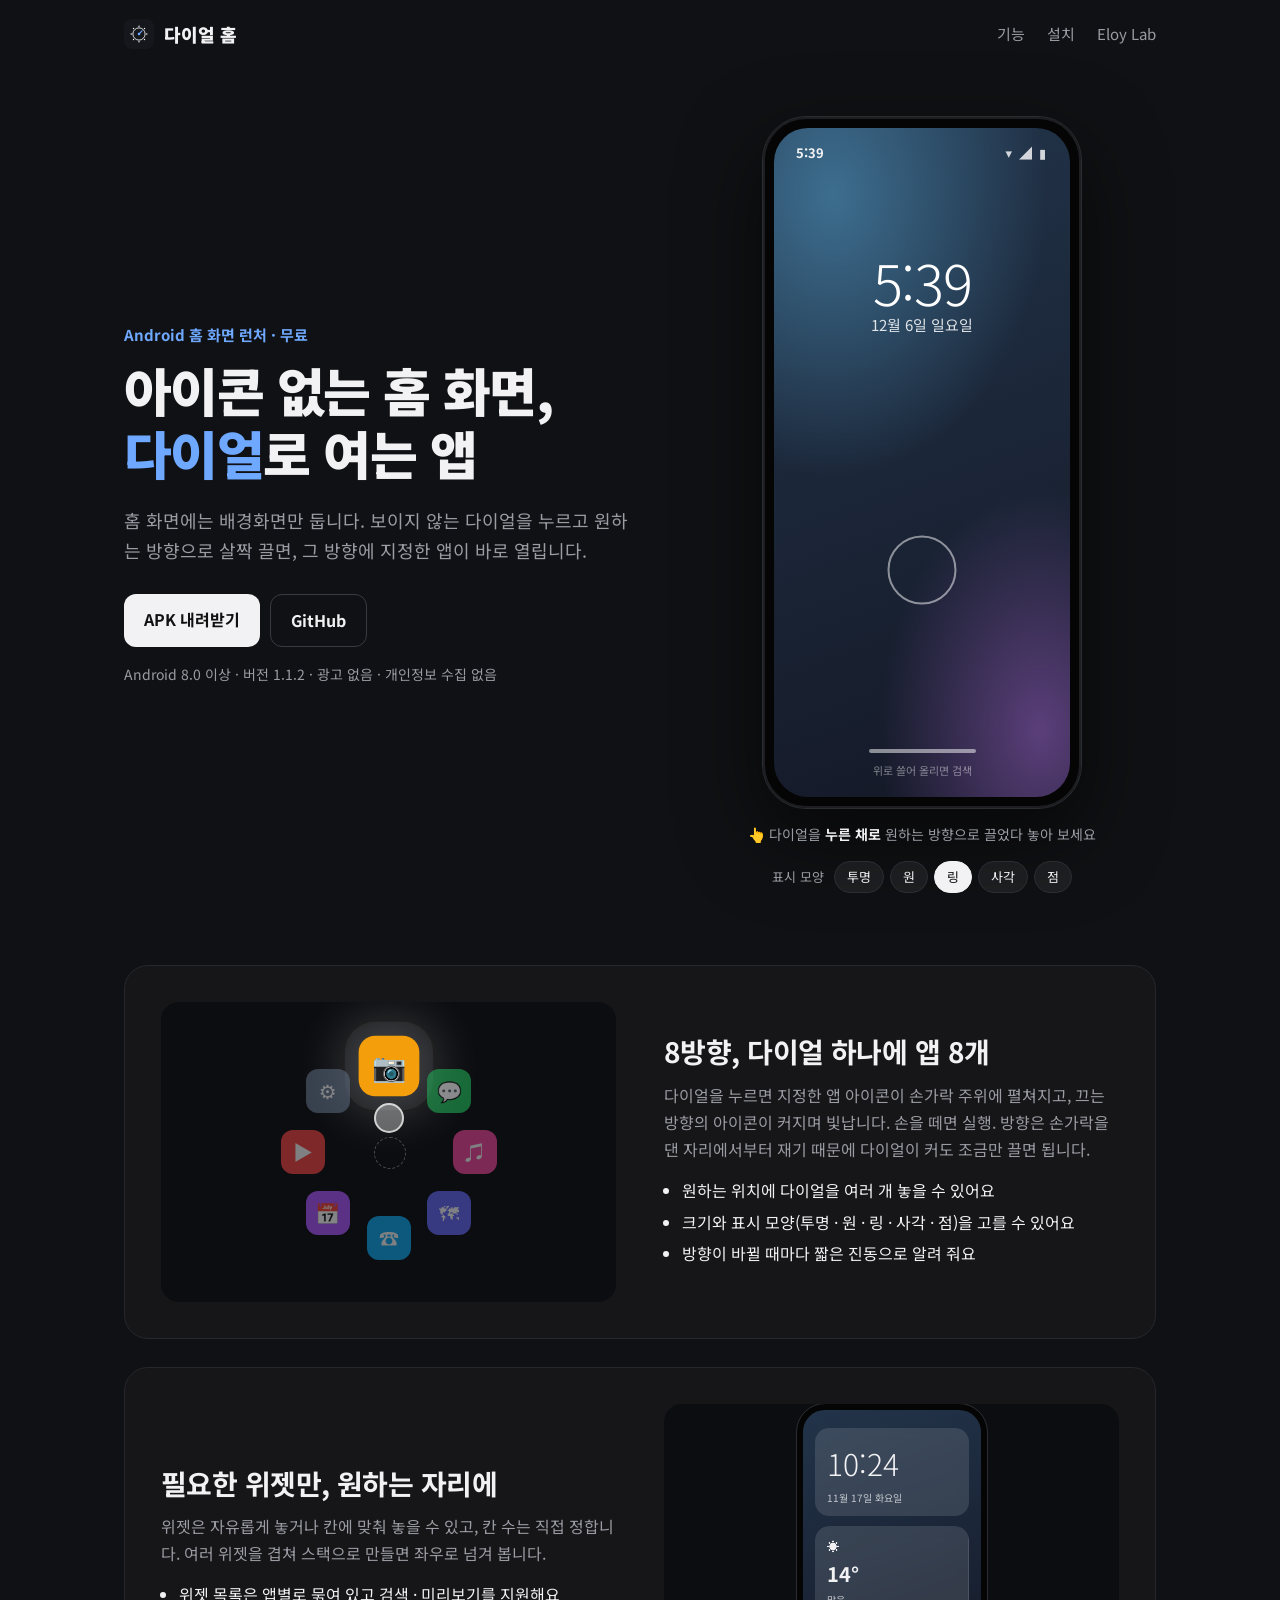
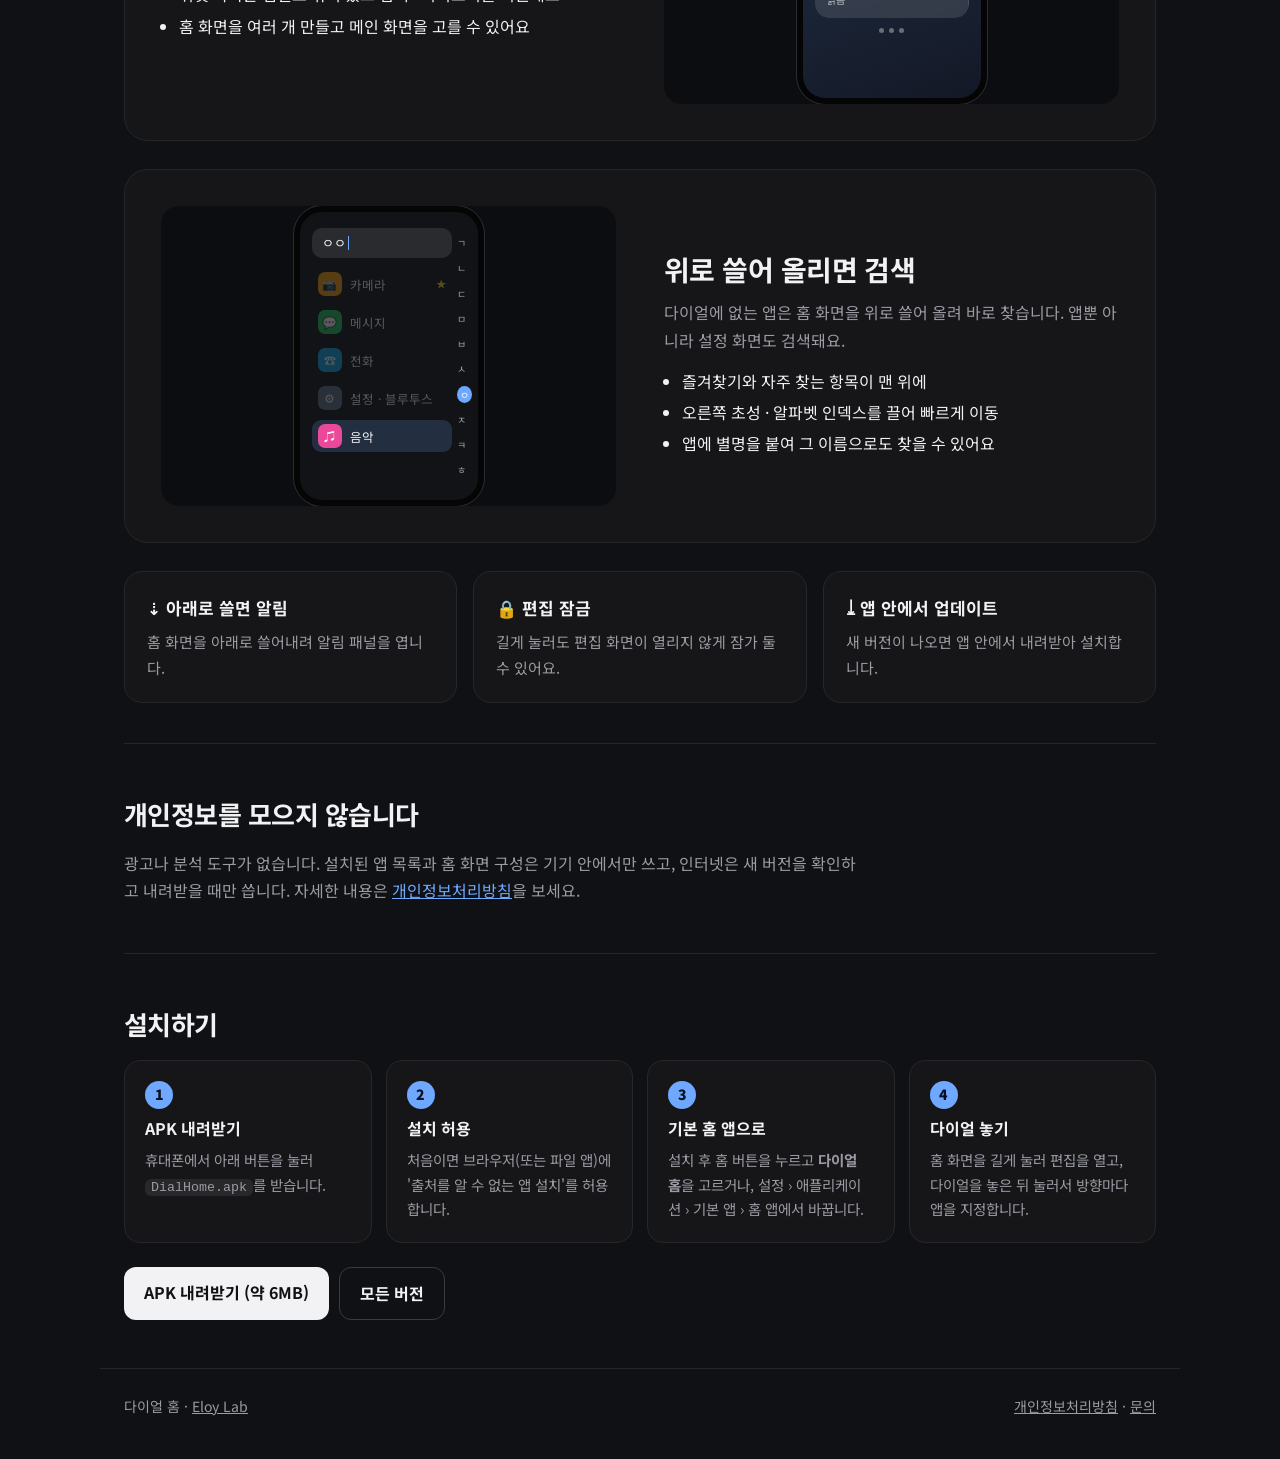
==== dial-home/index.html @ 804211f8 "다이얼 홈 소개 페이지 추가 (직접 눌러 보는 다이얼 데모, 설치 안내, 개인정보처리방침) Co-Authored-By: Claude Opus 5.5 <noreply@anthropi" ====
<!doctype html>
<html lang="ko">
<head>
  <meta charset="utf-8">
  <meta name="viewport" content="width=device-width, initial-scale=1">
  <title>다이얼 홈 — 아이콘 없는 홈 화면, 다이얼로 여는 앱</title>
  <meta name="description" content="다이얼 홈은 배경화면만 보이는 깔끔한 안드로이드 홈 화면 런처입니다. 보이지 않는 다이얼을 누르고 8방향 중 한쪽으로 끌면 그 방향의 앱이 실행됩니다. 무료, 개인정보 수집 없음.">
  <link rel="canonical" href="https://eloylab.it/dial-home/">
  <meta property="og:type" content="website">
  <meta property="og:site_name" content="Eloy Lab">
  <meta property="og:title" content="다이얼 홈 — 아이콘 없는 홈 화면, 다이얼로 여는 앱">
  <meta property="og:description" content="보이지 않는 다이얼을 누르고 끌면 그 방향의 앱이 열리는 안드로이드 런처">
  <meta property="og:url" content="https://eloylab.it/dial-home/">
  <meta property="og:image" content="https://eloylab.it/dial-home/og.png">
  <meta name="twitter:card" content="summary_large_image">
  <meta name="theme-color" content="#101114">
  <link rel="icon" href="icon.svg" type="image/svg+xml">
  <link rel="preconnect" href="https://fonts.googleapis.com">
  <link rel="preconnect" href="https://fonts.gstatic.com" crossorigin>
  <link href="https://fonts.googleapis.com/css2?family=Noto+Sans+KR:wght@400;500;700;900&display=swap" rel="stylesheet">
  <link rel="stylesheet" href="dial.css?v=1">
  <script src="../analytics.js" defer></script>
  <script src="dial.js?v=2" defer></script>
</head>
<body>
  <header class="top">
    <a class="brand" href="./"><img src="icon.svg" alt="" width="30" height="30">다이얼 홈</a>
    <nav>
      <a href="#features">기능</a>
      <a href="#install">설치</a>
      <a href="../">Eloy Lab</a>
    </nav>
  </header>

  <main>
    <section class="hero">
      <div class="hero-copy">
        <p class="eyebrow">Android 홈 화면 런처 · 무료</p>
        <h1>아이콘 없는 홈 화면,<br><span>다이얼</span>로 여는 앱</h1>
        <p class="lead">홈 화면에는 배경화면만 둡니다. 보이지 않는 다이얼을 누르고 원하는 방향으로 살짝 끌면, 그 방향에 지정한 앱이 바로 열립니다.</p>
        <div class="ctas">
          <a class="btn" href="https://github.com/EloyYang/dial-home/releases/latest/download/DialHome.apk" data-track="apk_download">APK 내려받기</a>
          <a class="btn ghost" href="https://github.com/EloyYang/dial-home" rel="noopener">GitHub</a>
        </div>
        <p class="note">Android 8.0 이상 · 버전 1.1.2 · 광고 없음 · 개인정보 수집 없음</p>
      </div>

      <div class="hero-demo">
        <div class="phone" id="phone">
          <div class="screen" id="screen">
            <div class="status"><span id="clock">10:24</span><span class="sys">▾ ◢ ▮</span></div>
            <div class="date" id="date"></div>
            <div class="dial-marker ring" id="marker" data-x="0.5" data-y="0.66"></div>
            <div class="ring-icons" id="ring" aria-hidden="true"></div>
            <div class="finger" id="finger"></div>
            <div class="launch" id="launch"><div class="launch-icon"></div><b></b><small>실행됨</small></div>
            <div class="swipe-hint">위로 쓸어 올리면 검색</div>
          </div>
        </div>
        <p class="try" id="try">👆 다이얼을 <b>누른 채로</b> 원하는 방향으로 끌었다 놓아 보세요</p>
        <div class="shapes" role="radiogroup" aria-label="다이얼 표시 모양">
          <span>표시 모양</span>
          <button data-shape="none">투명</button>
          <button data-shape="circle">원</button>
          <button data-shape="ring" class="on">링</button>
          <button data-shape="square">사각</button>
          <button data-shape="dot">점</button>
        </div>
      </div>
    </section>

    <section id="features" class="features">
      <article class="feat">
        <div class="feat-art art-dirs" aria-hidden="true">
          <div class="dirs"><i></i><i></i><i></i><i></i><i></i><i></i><i></i><i></i><b></b></div>
        </div>
        <div class="feat-copy">
          <h2>8방향, 다이얼 하나에 앱 8개</h2>
          <p>다이얼을 누르면 지정한 앱 아이콘이 손가락 주위에 펼쳐지고, 끄는 방향의 아이콘이 커지며 빛납니다. 손을 떼면 실행. 방향은 손가락을 댄 자리에서부터 재기 때문에 다이얼이 커도 조금만 끌면 됩니다.</p>
          <ul>
            <li>원하는 위치에 다이얼을 여러 개 놓을 수 있어요</li>
            <li>크기와 표시 모양(투명 · 원 · 링 · 사각 · 점)을 고를 수 있어요</li>
            <li>방향이 바뀔 때마다 짧은 진동으로 알려 줘요</li>
          </ul>
        </div>
      </article>

      <article class="feat rev">
        <div class="feat-art art-widgets" aria-hidden="true">
          <div class="mini-phone">
            <div class="w w-clock"><b>10:24</b><small>11월 17일 화요일</small></div>
            <div class="w-stack"><div class="w-track"><div class="w w-weather">☀︎ <b>14°</b><small>맑음</small></div><div class="w w-cal">📅 <b>3시</b><small>팀 회의</small></div><div class="w w-music">♫ <b>재생 중</b><small>플레이리스트</small></div></div></div>
            <div class="w-dots"><i class="on"></i><i></i><i></i></div>
          </div>
        </div>
        <div class="feat-copy">
          <h2>필요한 위젯만, 원하는 자리에</h2>
          <p>위젯은 자유롭게 놓거나 칸에 맞춰 놓을 수 있고, 칸 수는 직접 정합니다. 여러 위젯을 겹쳐 스택으로 만들면 좌우로 넘겨 봅니다.</p>
          <ul>
            <li>위젯 목록은 앱별로 묶여 있고 검색 · 미리보기를 지원해요</li>
            <li>홈 화면을 여러 개 만들고 메인 화면을 고를 수 있어요</li>
          </ul>
        </div>
      </article>

      <article class="feat">
        <div class="feat-art art-search" aria-hidden="true">
          <div class="mini-phone search">
            <div class="s-box"><span class="s-typed"></span><i class="s-caret"></i></div>
            <div class="s-list">
              <div class="s-row fav"><i style="background:#f59e0b">📷</i>카메라<small>★</small></div>
              <div class="s-row"><i style="background:#22c55e">💬</i>메시지</div>
              <div class="s-row"><i style="background:#0ea5e9">☎</i>전화</div>
              <div class="s-row"><i style="background:#64748b">⚙</i>설정 · 블루투스</div>
              <div class="s-row"><i style="background:#ec4899">♫</i>음악</div>
            </div>
            <div class="s-index"><span>ㄱ</span><span>ㄴ</span><span>ㄷ</span><span>ㅁ</span><span>ㅂ</span><span>ㅅ</span><span>ㅇ</span><span>ㅈ</span><span>ㅋ</span><span>ㅎ</span></div>
          </div>
        </div>
        <div class="feat-copy">
          <h2>위로 쓸어 올리면 검색</h2>
          <p>다이얼에 없는 앱은 홈 화면을 위로 쓸어 올려 바로 찾습니다. 앱뿐 아니라 설정 화면도 검색돼요.</p>
          <ul>
            <li>즐겨찾기와 자주 찾는 항목이 맨 위에</li>
            <li>오른쪽 초성 · 알파벳 인덱스를 끌어 빠르게 이동</li>
            <li>앱에 별명을 붙여 그 이름으로도 찾을 수 있어요</li>
          </ul>
        </div>
      </article>

      <div class="more">
        <div class="tile"><b>⇣ 아래로 쓸면 알림</b><p>홈 화면을 아래로 쓸어내려 알림 패널을 엽니다.</p></div>
        <div class="tile"><b>🔒 편집 잠금</b><p>길게 눌러도 편집 화면이 열리지 않게 잠가 둘 수 있어요.</p></div>
        <div class="tile"><b>⤓ 앱 안에서 업데이트</b><p>새 버전이 나오면 앱 안에서 내려받아 설치합니다.</p></div>
      </div>
    </section>

    <section class="privacy">
      <h2>개인정보를 모으지 않습니다</h2>
      <p>광고나 분석 도구가 없습니다. 설치된 앱 목록과 홈 화면 구성은 기기 안에서만 쓰고, 인터넷은 새 버전을 확인하고 내려받을 때만 씁니다. 자세한 내용은 <a href="privacy.html">개인정보처리방침</a>을 보세요.</p>
    </section>

    <section id="install" class="install">
      <h2>설치하기</h2>
      <ol>
        <li><b>APK 내려받기</b><span>휴대폰에서 아래 버튼을 눌러 <code>DialHome.apk</code>를 받습니다.</span></li>
        <li><b>설치 허용</b><span>처음이면 브라우저(또는 파일 앱)에 '출처를 알 수 없는 앱 설치'를 허용합니다.</span></li>
        <li><b>기본 홈 앱으로</b><span>설치 후 홈 버튼을 누르고 <b>다이얼 홈</b>을 고르거나, 설정 › 애플리케이션 › 기본 앱 › 홈 앱에서 바꿉니다.</span></li>
        <li><b>다이얼 놓기</b><span>홈 화면을 길게 눌러 편집을 열고, 다이얼을 놓은 뒤 눌러서 방향마다 앱을 지정합니다.</span></li>
      </ol>
      <div class="ctas">
        <a class="btn" href="https://github.com/EloyYang/dial-home/releases/latest/download/DialHome.apk" data-track="apk_download">APK 내려받기 (약 6MB)</a>
        <a class="btn ghost" href="https://github.com/EloyYang/dial-home/releases" rel="noopener">모든 버전</a>
      </div>
    </section>
  </main>

  <footer class="foot">
    <span>다이얼 홈 · <a href="../">Eloy Lab</a></span>
    <span><a href="privacy.html">개인정보처리방침</a> · <a href="mailto:didehddud23@naver.com">문의</a></span>
  </footer>
</body>
</html>
---- dial-home/dial.css ----
:root { --bg: #101114; --panel: #161618; --ink: #f2f2f4; --muted: #9a9ba3; --line: #26272c; --blue: #6ea8ff; }
* { box-sizing: border-box; }
html { scroll-behavior: smooth; }
body { margin: 0; background: var(--bg); color: var(--ink); font: 16px/1.7 "Noto Sans KR", system-ui, -apple-system, sans-serif; -webkit-font-smoothing: antialiased; }
a { color: inherit; }
.top, main, .foot { max-width: 1080px; margin: 0 auto; padding: 0 24px; }
.top { height: 68px; display: flex; align-items: center; justify-content: space-between; }
.brand { display: flex; gap: 10px; align-items: center; font-weight: 900; text-decoration: none; font-size: 18px; }
.brand img { border-radius: 8px; }
.top nav { display: flex; gap: 22px; } .top nav a { color: var(--muted); text-decoration: none; font-size: 15px; } .top nav a:hover { color: var(--ink); }

.hero { display: grid; grid-template-columns: 1.05fr .95fr; gap: 48px; align-items: center; padding: 48px 0 72px; }
.eyebrow { color: var(--blue); font-weight: 700; margin: 0 0 10px; font-size: 15px; }
.hero h1 { font-size: clamp(32px, 5vw, 52px); line-height: 1.22; letter-spacing: -.03em; margin: 0 0 20px; font-weight: 900; }
.hero h1 span { color: var(--blue); }
.lead { color: var(--muted); font-size: 18px; margin: 0 0 28px; max-width: 30em; }
.ctas { display: flex; gap: 10px; flex-wrap: wrap; }
.btn { display: inline-block; background: var(--ink); color: #111; text-decoration: none; font-weight: 700; padding: 12px 20px; border-radius: 12px; }
.btn:hover { opacity: .88; }
.btn.ghost { background: transparent; color: var(--ink); border: 1px solid #3a3b42; }
.note { color: var(--muted); font-size: 14px; margin: 16px 0 0; }

/* 휴대폰 데모 */
.hero-demo { display: flex; flex-direction: column; align-items: center; gap: 14px; }
.phone { width: min(320px, 82vw); aspect-ratio: 9 / 19.5; border-radius: 44px; padding: 11px; background: #050506; border: 1px solid #2c2d33; box-shadow: 0 30px 80px rgba(0,0,0,.55), inset 0 0 0 2px #1d1e22; }
.screen { position: relative; width: 100%; height: 100%; border-radius: 34px; overflow: hidden; touch-action: none; user-select: none; -webkit-user-select: none; cursor: default;
  background: radial-gradient(120% 70% at 20% 10%, #3d6e8f 0, transparent 60%), radial-gradient(90% 60% at 90% 90%, #5b3f7a 0, transparent 60%), linear-gradient(160deg, #22344a, #141826); }
.status { display: flex; justify-content: space-between; padding: 14px 22px 0; font-size: 13px; font-weight: 700; }
.status .sys { letter-spacing: 2px; opacity: .85; }
.date { text-align: center; margin-top: 30%; font-size: 15px; color: rgba(255,255,255,.85); }
.date b { display: block; font-size: 56px; font-weight: 300; line-height: 1.05; letter-spacing: -.02em; color: #fff; }
.swipe-hint { position: absolute; left: 0; right: 0; bottom: 18px; text-align: center; font-size: 11px; color: rgba(255,255,255,.45); }
.swipe-hint::before { content: ""; display: block; width: 36%; height: 4px; border-radius: 4px; background: rgba(255,255,255,.5); margin: 0 auto 8px; }

/* 다이얼 표시(Dial.kt drawDialMarker 그대로: 원·링·사각·점, 흰색 반투명) */
.dial-marker { position: absolute; width: 24%; aspect-ratio: 1; transform: translate(-50%, -50%); cursor: grab; }
.dial-marker::after { content: ""; position: absolute; inset: 0; transition: all .25s; }
.dial-marker.circle::after { background: rgba(255,255,255,.28); border-radius: 50%; }
.dial-marker.ring::after { border: 2px solid rgba(255,255,255,.5); border-radius: 50%; inset: 1px; }
.dial-marker.square::after { background: rgba(255,255,255,.28); border-radius: 25%; }
.dial-marker.dot::after { background: rgba(255,255,255,.6); border-radius: 50%; inset: 39%; }
.dial-marker.none::after { border: 1px dashed rgba(255,255,255,0); border-radius: 50%; }
.screen.hint .dial-marker.none::after { border-color: rgba(255,255,255,.35); }

/* 누르는 동안만 손가락 주위에 아이콘 (DialRing: 링 92dp, 아이콘 52dp, 고르면 1.38배 + 빛, 나머지 0.5) */
.ring-icons { position: absolute; inset: 0; pointer-events: none; }
.ri { position: absolute; width: 15.5%; aspect-ratio: 1; transform: translate(-50%, -50%) scale(.6); opacity: 0; transition: transform .32s cubic-bezier(.34, 1.56, .64, 1), opacity .18s; }
.ri i { position: absolute; inset: 0; border-radius: 26%; display: grid; place-items: center; font-style: normal; font-size: 22px; color: #fff; box-shadow: 0 4px 10px rgba(0,0,0,.25); }
.ri::before { content: ""; position: absolute; left: 50%; top: 50%; width: 260%; height: 260%; transform: translate(-50%, -50%); border-radius: 50%; opacity: 0; transition: opacity .26s;
  background: radial-gradient(circle, rgba(255,255,255,.30) 0, rgba(255,255,255,.14) 22%, rgba(255,255,255,.04) 37%, transparent 50%); }
.ring-icons.show .ri { opacity: 1; transform: translate(-50%, -50%) scale(1); }
.ring-icons.show.picking .ri { opacity: .5; }
.ring-icons.show .ri.sel { opacity: 1; transform: translate(-50%, -50%) scale(1.38); }
.ring-icons .ri.sel::before { opacity: 1; }
.finger { position: absolute; width: 13%; aspect-ratio: 1; border-radius: 50%; transform: translate(-50%, -50%); background: rgba(255,255,255,.35); border: 2px solid rgba(255,255,255,.6); opacity: 0; pointer-events: none; transition: opacity .15s; }
.finger.on { opacity: 1; }
.finger.ghost { transition: opacity .15s, left .55s cubic-bezier(.4,.1,.2,1), top .55s cubic-bezier(.4,.1,.2,1); }
.launch { position: absolute; inset: 0; display: flex; flex-direction: column; align-items: center; justify-content: center; gap: 10px; color: #fff; clip-path: circle(0 at var(--lx, 50%) var(--ly, 50%)); transition: clip-path .45s cubic-bezier(.4,0,.2,1); pointer-events: none; }
.launch.open { clip-path: circle(150% at var(--lx, 50%) var(--ly, 50%)); }
.launch-icon { width: 76px; height: 76px; border-radius: 22px; display: grid; place-items: center; font-size: 38px; background: rgba(255,255,255,.18); }
.launch b { font-size: 22px; } .launch small { opacity: .75; }
.try { margin: 0; color: var(--muted); font-size: 14px; text-align: center; }
.try b { color: var(--ink); }
.shapes { display: flex; gap: 6px; align-items: center; flex-wrap: wrap; justify-content: center; font-size: 13px; color: var(--muted); }
.shapes span { margin-right: 4px; }
.shapes button { font: inherit; color: var(--ink); background: rgba(255,255,255,.06); border: 1px solid #2c2d33; border-radius: 99px; padding: 4px 12px; cursor: pointer; }
.shapes button.on { background: var(--ink); color: #111; border-color: var(--ink); }

/* 기능 */
.features { display: grid; gap: 28px; padding-bottom: 40px; }
.feat { display: grid; grid-template-columns: 1fr 1fr; gap: 48px; align-items: center; background: var(--panel); border: 1px solid var(--line); border-radius: 24px; padding: 36px; }
.feat.rev .feat-art { order: 2; }
.feat h2 { font-size: 28px; letter-spacing: -.02em; margin: 0 0 12px; line-height: 1.3; }
.feat p { color: var(--muted); margin: 0 0 14px; }
.feat ul { margin: 0; padding-left: 18px; } .feat li { margin: 4px 0; }
.feat-art { display: grid; place-items: center; min-height: 300px; border-radius: 18px; background: #0c0d10; overflow: hidden; }

.dirs { position: relative; width: 230px; height: 230px; }
.dirs i { position: absolute; width: 44px; height: 44px; margin: -22px; border-radius: 12px; display: grid; place-items: center; font-style: normal; font-size: 20px; opacity: .5; transition: transform .32s cubic-bezier(.34, 1.56, .64, 1), opacity .2s, box-shadow .26s; }
.dirs i.sel { opacity: 1; transform: scale(1.38); box-shadow: 0 0 0 10px rgba(255,255,255,.06), 0 0 34px 14px rgba(255,255,255,.16); }
.dirs b { position: absolute; left: 50%; top: 50%; width: 30px; height: 30px; margin: -15px; border-radius: 50%; background: rgba(255,255,255,.35); border: 2px solid rgba(255,255,255,.7); transition: transform .5s cubic-bezier(.4,.1,.2,1); }
.dirs::before { content: ""; position: absolute; left: 50%; top: 50%; width: 30px; height: 30px; margin: -15px; border-radius: 50%; border: 1px dashed rgba(255,255,255,.25); }

.mini-phone { position: relative; width: 190px; height: 300px; border-radius: 28px; border: 6px solid #050506; outline: 1px solid #2c2d33; background: linear-gradient(160deg, #22344a, #141826); padding: 18px 12px; display: flex; flex-direction: column; gap: 10px; }
.w { border-radius: 14px; background: rgba(255,255,255,.12); backdrop-filter: blur(6px); padding: 10px 12px; display: flex; flex-direction: column; font-size: 12px; }
.w b { font-size: 20px; } .w small { color: rgba(255,255,255,.7); }
.w-clock b { font-size: 30px; font-weight: 300; }
.w-stack { overflow: hidden; border-radius: 14px; }
.w-track { display: flex; width: 300%; animation: stack 7.5s infinite; }
.w-track .w { width: 33.333%; flex: none; border-radius: 14px; min-height: 84px; }
@keyframes stack { 0%, 26% { transform: translateX(0); } 33%, 59% { transform: translateX(-33.333%); } 66%, 92% { transform: translateX(-66.666%); } 100% { transform: translateX(0); } }
.w-dots { display: flex; gap: 5px; justify-content: center; } .w-dots i { width: 5px; height: 5px; border-radius: 50%; background: rgba(255,255,255,.35); }
.w-dots i { animation: dot 7.5s infinite; } .w-dots i:nth-child(2) { animation-delay: -5s; } .w-dots i:nth-child(3) { animation-delay: -2.5s; }
@keyframes dot { 0%, 30% { background: #fff; } 34%, 100% { background: rgba(255,255,255,.35); } }

.mini-phone.search { background: #121316; padding: 16px 26px 16px 12px; }
.s-box { display: flex; align-items: center; gap: 2px; height: 30px; border-radius: 10px; background: rgba(255,255,255,.1); padding: 0 10px; font-size: 13px; }
.s-caret { width: 1.5px; height: 14px; background: var(--blue); animation: blink 1s steps(1) infinite; }
@keyframes blink { 50% { opacity: 0; } }
.s-list { display: grid; gap: 6px; }
.s-row { display: flex; align-items: center; gap: 8px; font-size: 12.5px; padding: 4px 6px; border-radius: 9px; transition: opacity .25s, background .25s; }
.s-row i { width: 24px; height: 24px; border-radius: 7px; display: grid; place-items: center; font-style: normal; font-size: 12px; }
.s-row small { margin-left: auto; color: #f2cc26; }
.s-row.hit { background: rgba(110,168,255,.18); } .s-row.dim { opacity: .3; }
.s-index { position: absolute; right: 6px; top: 22px; bottom: 22px; display: flex; flex-direction: column; justify-content: space-between; font-size: 10px; color: var(--muted); }
.s-index span.on { color: #fff; background: var(--blue); border-radius: 50%; width: 15px; text-align: center; }

.more { display: grid; grid-template-columns: repeat(3, 1fr); gap: 16px; }
.tile { background: var(--panel); border: 1px solid var(--line); border-radius: 18px; padding: 22px; }
.tile b { font-size: 17px; } .tile p { color: var(--muted); margin: 6px 0 0; font-size: 15px; }

.privacy, .install { border-top: 1px solid var(--line); padding: 48px 0; }
.privacy h2, .install h2 { font-size: 26px; margin: 0 0 14px; letter-spacing: -.02em; }
.privacy p { color: var(--muted); max-width: 46em; margin: 0; }
.privacy a { color: var(--blue); }
.install ol { counter-reset: s; list-style: none; padding: 0; margin: 0 0 24px; display: grid; grid-template-columns: repeat(4, 1fr); gap: 14px; }
.install li { counter-increment: s; background: var(--panel); border: 1px solid var(--line); border-radius: 16px; padding: 20px; display: flex; flex-direction: column; gap: 6px; }
.install li::before { content: counter(s); width: 28px; height: 28px; border-radius: 50%; display: grid; place-items: center; background: var(--blue); color: #0b1020; font-weight: 900; font-size: 14px; }
.install li span { color: var(--muted); font-size: 14.5px; }
code { background: rgba(255,255,255,.08); padding: 1px 6px; border-radius: 6px; font-size: .92em; }

.foot { display: flex; justify-content: space-between; gap: 16px; flex-wrap: wrap; border-top: 1px solid var(--line); padding-top: 26px; padding-bottom: 40px; color: var(--muted); font-size: 14px; }

@media (max-width: 860px) {
  .hero { grid-template-columns: 1fr; padding-top: 24px; }
  .feat { grid-template-columns: 1fr; gap: 24px; padding: 22px; }
  .feat.rev .feat-art { order: 0; }
  .more { grid-template-columns: 1fr; }
  .install ol { grid-template-columns: 1fr 1fr; }
}
@media (max-width: 520px) { .install ol { grid-template-columns: 1fr; } .top nav { gap: 14px; } }
@media (prefers-reduced-motion: reduce) { .w-track, .w-dots i { animation: none; } }
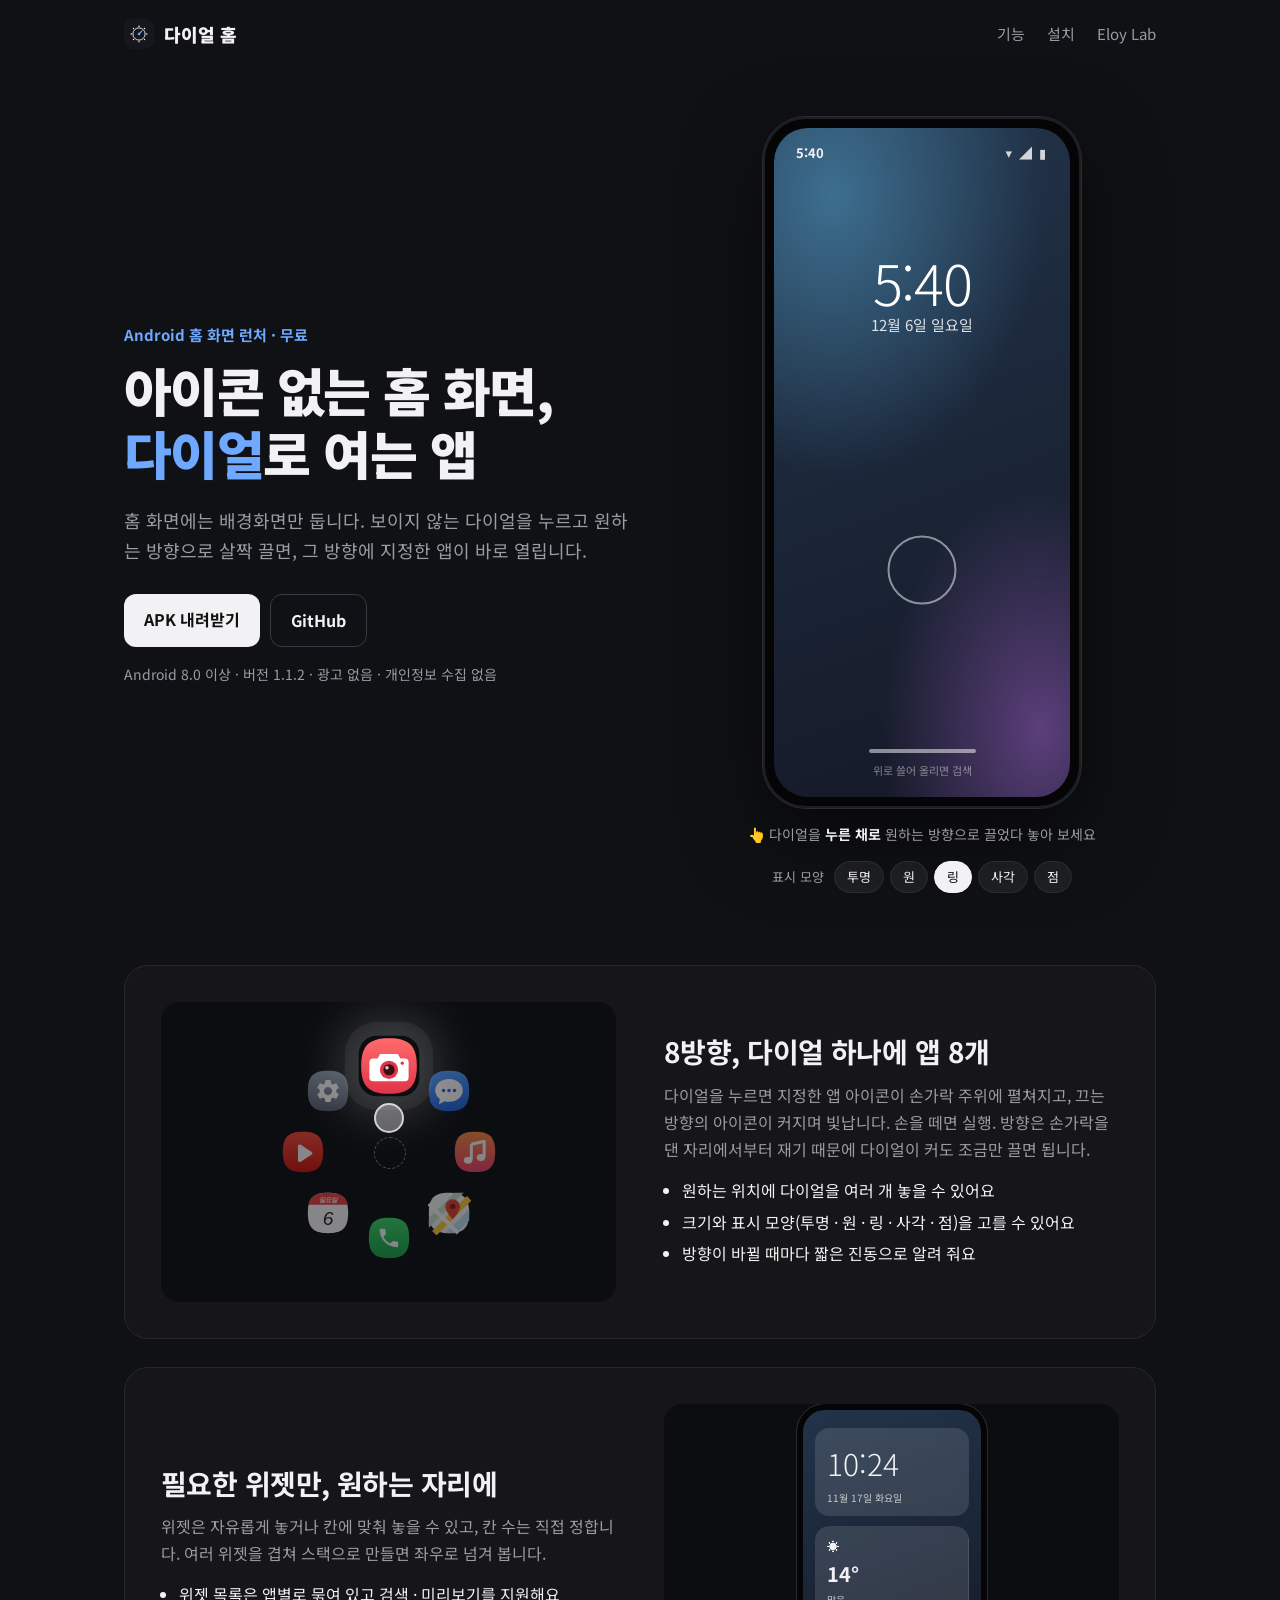
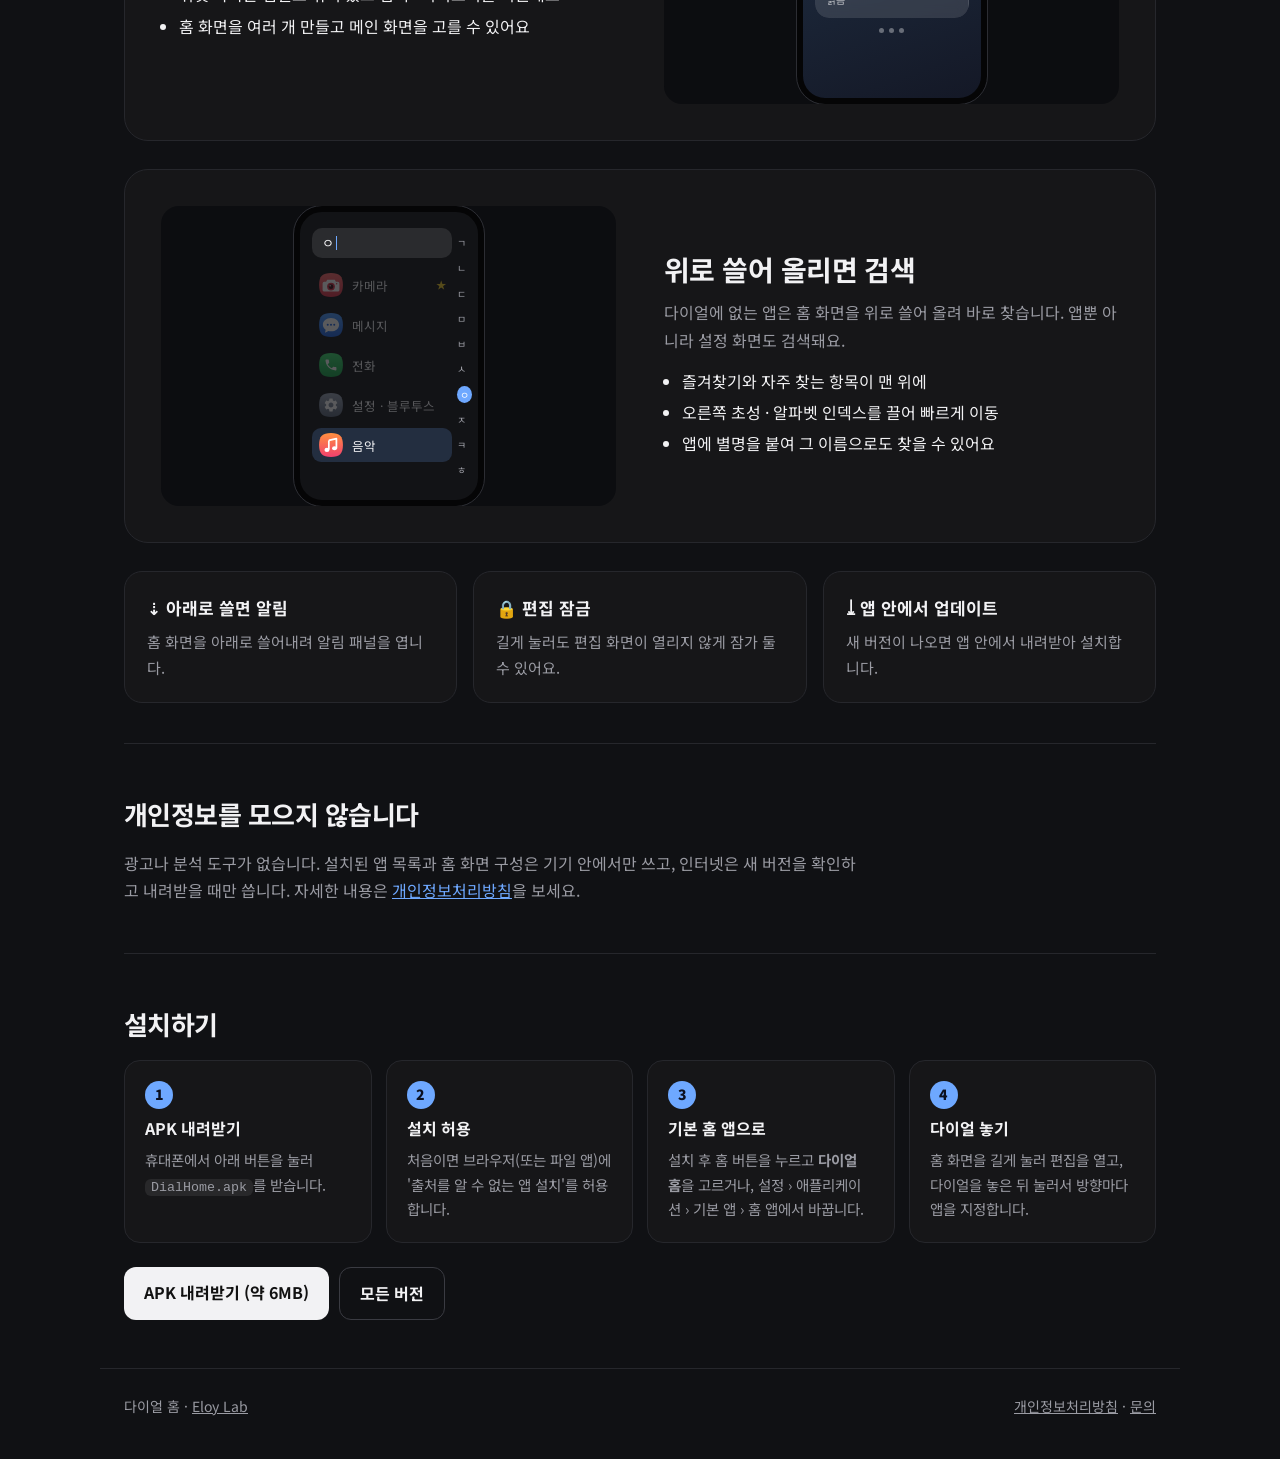
==== commit 03b7adaf: "다이얼 홈: 데모 아이콘을 실제 앱 모양 SVG로 교체 Co-Authored-By: Claude Opus 5.5 <noreply@anthropic.com>" ====
--- a/dial-home/index.html
+++ b/dial-home/index.html
@@ -18,9 +18,9 @@
   <link rel="preconnect" href="https://fonts.googleapis.com">
   <link rel="preconnect" href="https://fonts.gstatic.com" crossorigin>
   <link href="https://fonts.googleapis.com/css2?family=Noto+Sans+KR:wght@400;500;700;900&display=swap" rel="stylesheet">
-  <link rel="stylesheet" href="dial.css?v=1">
+  <link rel="stylesheet" href="dial.css?v=2">
   <script src="../analytics.js" defer></script>
-  <script src="dial.js?v=2" defer></script>
+  <script src="dial.js?v=3" defer></script>
 </head>
 <body>
   <header class="top">
@@ -108,11 +108,11 @@
           <div class="mini-phone search">
             <div class="s-box"><span class="s-typed"></span><i class="s-caret"></i></div>
             <div class="s-list">
-              <div class="s-row fav"><i style="background:#f59e0b">📷</i>카메라<small>★</small></div>
-              <div class="s-row"><i style="background:#22c55e">💬</i>메시지</div>
-              <div class="s-row"><i style="background:#0ea5e9">☎</i>전화</div>
-              <div class="s-row"><i style="background:#64748b">⚙</i>설정 · 블루투스</div>
-              <div class="s-row"><i style="background:#ec4899">♫</i>음악</div>
+              <div class="s-row fav"><i data-app="카메라"></i>카메라<small>★</small></div>
+              <div class="s-row"><i data-app="메시지"></i>메시지</div>
+              <div class="s-row"><i data-app="전화"></i>전화</div>
+              <div class="s-row"><i data-app="설정"></i>설정 · 블루투스</div>
+              <div class="s-row"><i data-app="음악"></i>음악</div>
             </div>
             <div class="s-index"><span>ㄱ</span><span>ㄴ</span><span>ㄷ</span><span>ㅁ</span><span>ㅂ</span><span>ㅅ</span><span>ㅇ</span><span>ㅈ</span><span>ㅋ</span><span>ㅎ</span></div>
           </div>
--- a/dial-home/dial.css
+++ b/dial-home/dial.css
@@ -45,7 +45,7 @@
 /* 누르는 동안만 손가락 주위에 아이콘 (DialRing: 링 92dp, 아이콘 52dp, 고르면 1.38배 + 빛, 나머지 0.5) */
 .ring-icons { position: absolute; inset: 0; pointer-events: none; }
 .ri { position: absolute; width: 15.5%; aspect-ratio: 1; transform: translate(-50%, -50%) scale(.6); opacity: 0; transition: transform .32s cubic-bezier(.34, 1.56, .64, 1), opacity .18s; }
-.ri i { position: absolute; inset: 0; border-radius: 26%; display: grid; place-items: center; font-style: normal; font-size: 22px; color: #fff; box-shadow: 0 4px 10px rgba(0,0,0,.25); }
+.ri i { position: absolute; inset: 0; display: block; filter: drop-shadow(0 4px 6px rgba(0,0,0,.3)); }
 .ri::before { content: ""; position: absolute; left: 50%; top: 50%; width: 260%; height: 260%; transform: translate(-50%, -50%); border-radius: 50%; opacity: 0; transition: opacity .26s;
   background: radial-gradient(circle, rgba(255,255,255,.30) 0, rgba(255,255,255,.14) 22%, rgba(255,255,255,.04) 37%, transparent 50%); }
 .ring-icons.show .ri { opacity: 1; transform: translate(-50%, -50%) scale(1); }
@@ -57,7 +57,7 @@
 .finger.ghost { transition: opacity .15s, left .55s cubic-bezier(.4,.1,.2,1), top .55s cubic-bezier(.4,.1,.2,1); }
 .launch { position: absolute; inset: 0; display: flex; flex-direction: column; align-items: center; justify-content: center; gap: 10px; color: #fff; clip-path: circle(0 at var(--lx, 50%) var(--ly, 50%)); transition: clip-path .45s cubic-bezier(.4,0,.2,1); pointer-events: none; }
 .launch.open { clip-path: circle(150% at var(--lx, 50%) var(--ly, 50%)); }
-.launch-icon { width: 76px; height: 76px; border-radius: 22px; display: grid; place-items: center; font-size: 38px; background: rgba(255,255,255,.18); }
+.launch-icon { width: 84px; height: 84px; filter: drop-shadow(0 6px 14px rgba(0,0,0,.3)); }
 .launch b { font-size: 22px; } .launch small { opacity: .75; }
 .try { margin: 0; color: var(--muted); font-size: 14px; text-align: center; }
 .try b { color: var(--ink); }
@@ -76,8 +76,8 @@
 .feat-art { display: grid; place-items: center; min-height: 300px; border-radius: 18px; background: #0c0d10; overflow: hidden; }
 
 .dirs { position: relative; width: 230px; height: 230px; }
-.dirs i { position: absolute; width: 44px; height: 44px; margin: -22px; border-radius: 12px; display: grid; place-items: center; font-style: normal; font-size: 20px; opacity: .5; transition: transform .32s cubic-bezier(.34, 1.56, .64, 1), opacity .2s, box-shadow .26s; }
-.dirs i.sel { opacity: 1; transform: scale(1.38); box-shadow: 0 0 0 10px rgba(255,255,255,.06), 0 0 34px 14px rgba(255,255,255,.16); }
+.dirs i { position: absolute; width: 44px; height: 44px; margin: -22px; display: block; opacity: .5; transition: transform .32s cubic-bezier(.34, 1.56, .64, 1), opacity .2s, box-shadow .26s; }
+.dirs i.sel { opacity: 1; transform: scale(1.38); border-radius: 30%; box-shadow: 0 0 0 10px rgba(255,255,255,.06), 0 0 34px 14px rgba(255,255,255,.16); }
 .dirs b { position: absolute; left: 50%; top: 50%; width: 30px; height: 30px; margin: -15px; border-radius: 50%; background: rgba(255,255,255,.35); border: 2px solid rgba(255,255,255,.7); transition: transform .5s cubic-bezier(.4,.1,.2,1); }
 .dirs::before { content: ""; position: absolute; left: 50%; top: 50%; width: 30px; height: 30px; margin: -15px; border-radius: 50%; border: 1px dashed rgba(255,255,255,.25); }
 
@@ -99,7 +99,7 @@
 @keyframes blink { 50% { opacity: 0; } }
 .s-list { display: grid; gap: 6px; }
 .s-row { display: flex; align-items: center; gap: 8px; font-size: 12.5px; padding: 4px 6px; border-radius: 9px; transition: opacity .25s, background .25s; }
-.s-row i { width: 24px; height: 24px; border-radius: 7px; display: grid; place-items: center; font-style: normal; font-size: 12px; }
+.s-row i { width: 26px; height: 26px; flex: none; display: block; }
 .s-row small { margin-left: auto; color: #f2cc26; }
 .s-row.hit { background: rgba(110,168,255,.18); } .s-row.dim { opacity: .3; }
 .s-index { position: absolute; right: 6px; top: 22px; bottom: 22px; display: flex; flex-direction: column; justify-content: space-between; font-size: 10px; color: var(--muted); }
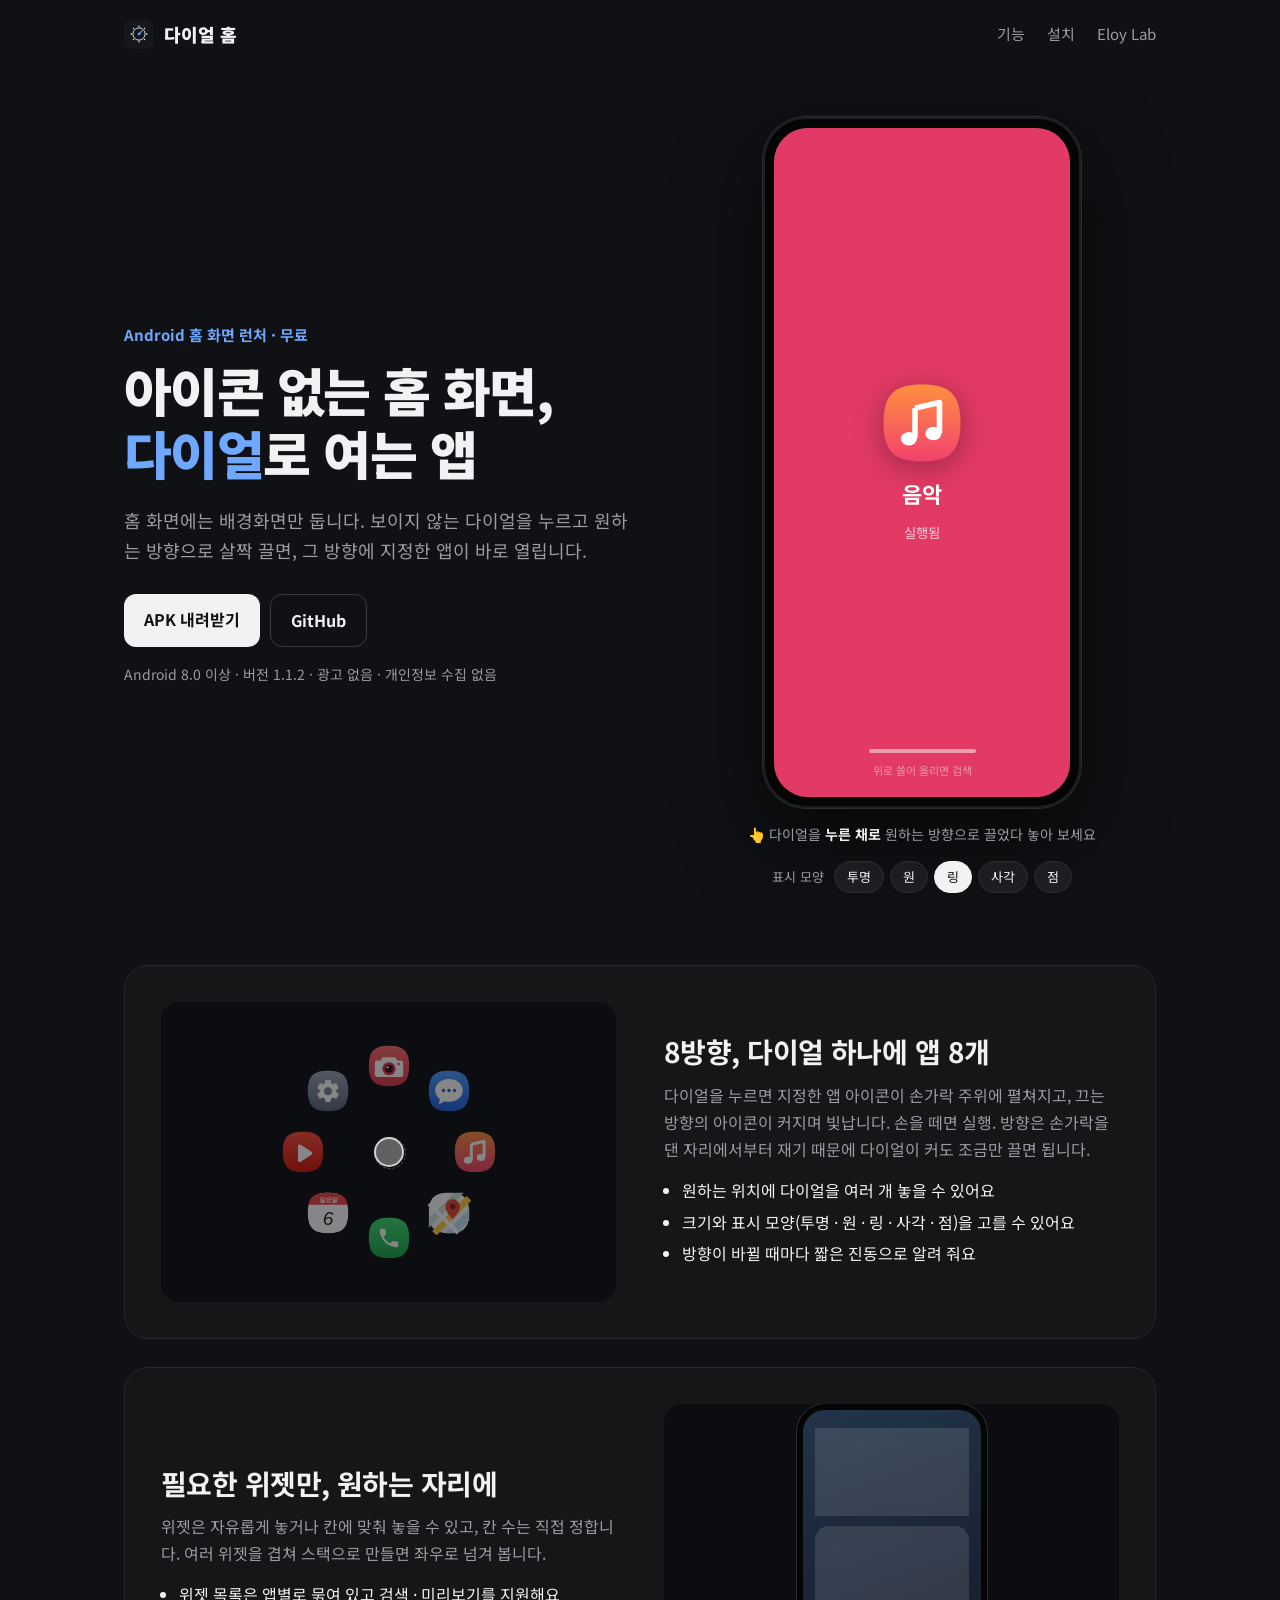
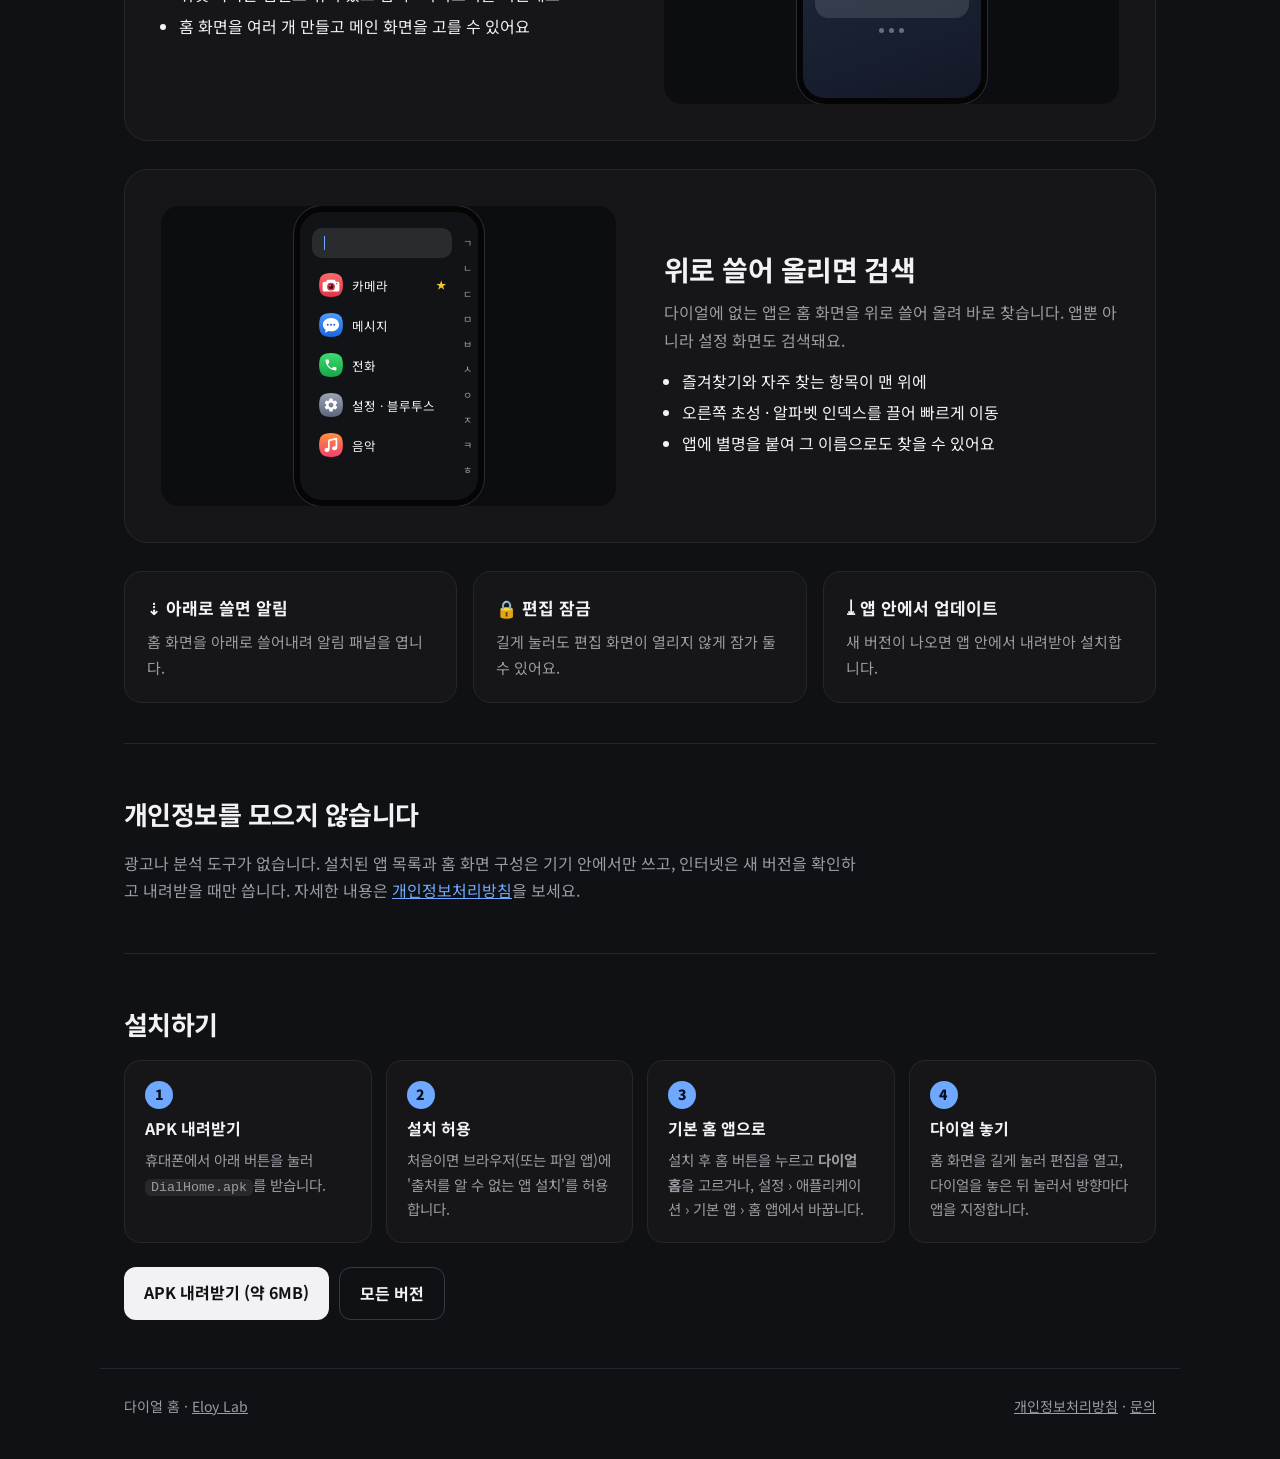
==== commit 7aa455fa: "다이얼 홈: 시범 동작에서는 진동 호출 안 함 Co-Authored-By: Claude Opus 5.5 <noreply@anthropic.com>" ====
--- a/dial-home/index.html
+++ b/dial-home/index.html
@@ -20,7 +20,7 @@
   <link href="https://fonts.googleapis.com/css2?family=Noto+Sans+KR:wght@400;500;700;900&display=swap" rel="stylesheet">
   <link rel="stylesheet" href="dial.css?v=2">
   <script src="../analytics.js" defer></script>
-  <script src="dial.js?v=3" defer></script>
+  <script src="dial.js?v=4" defer></script>
 </head>
 <body>
   <header class="top">
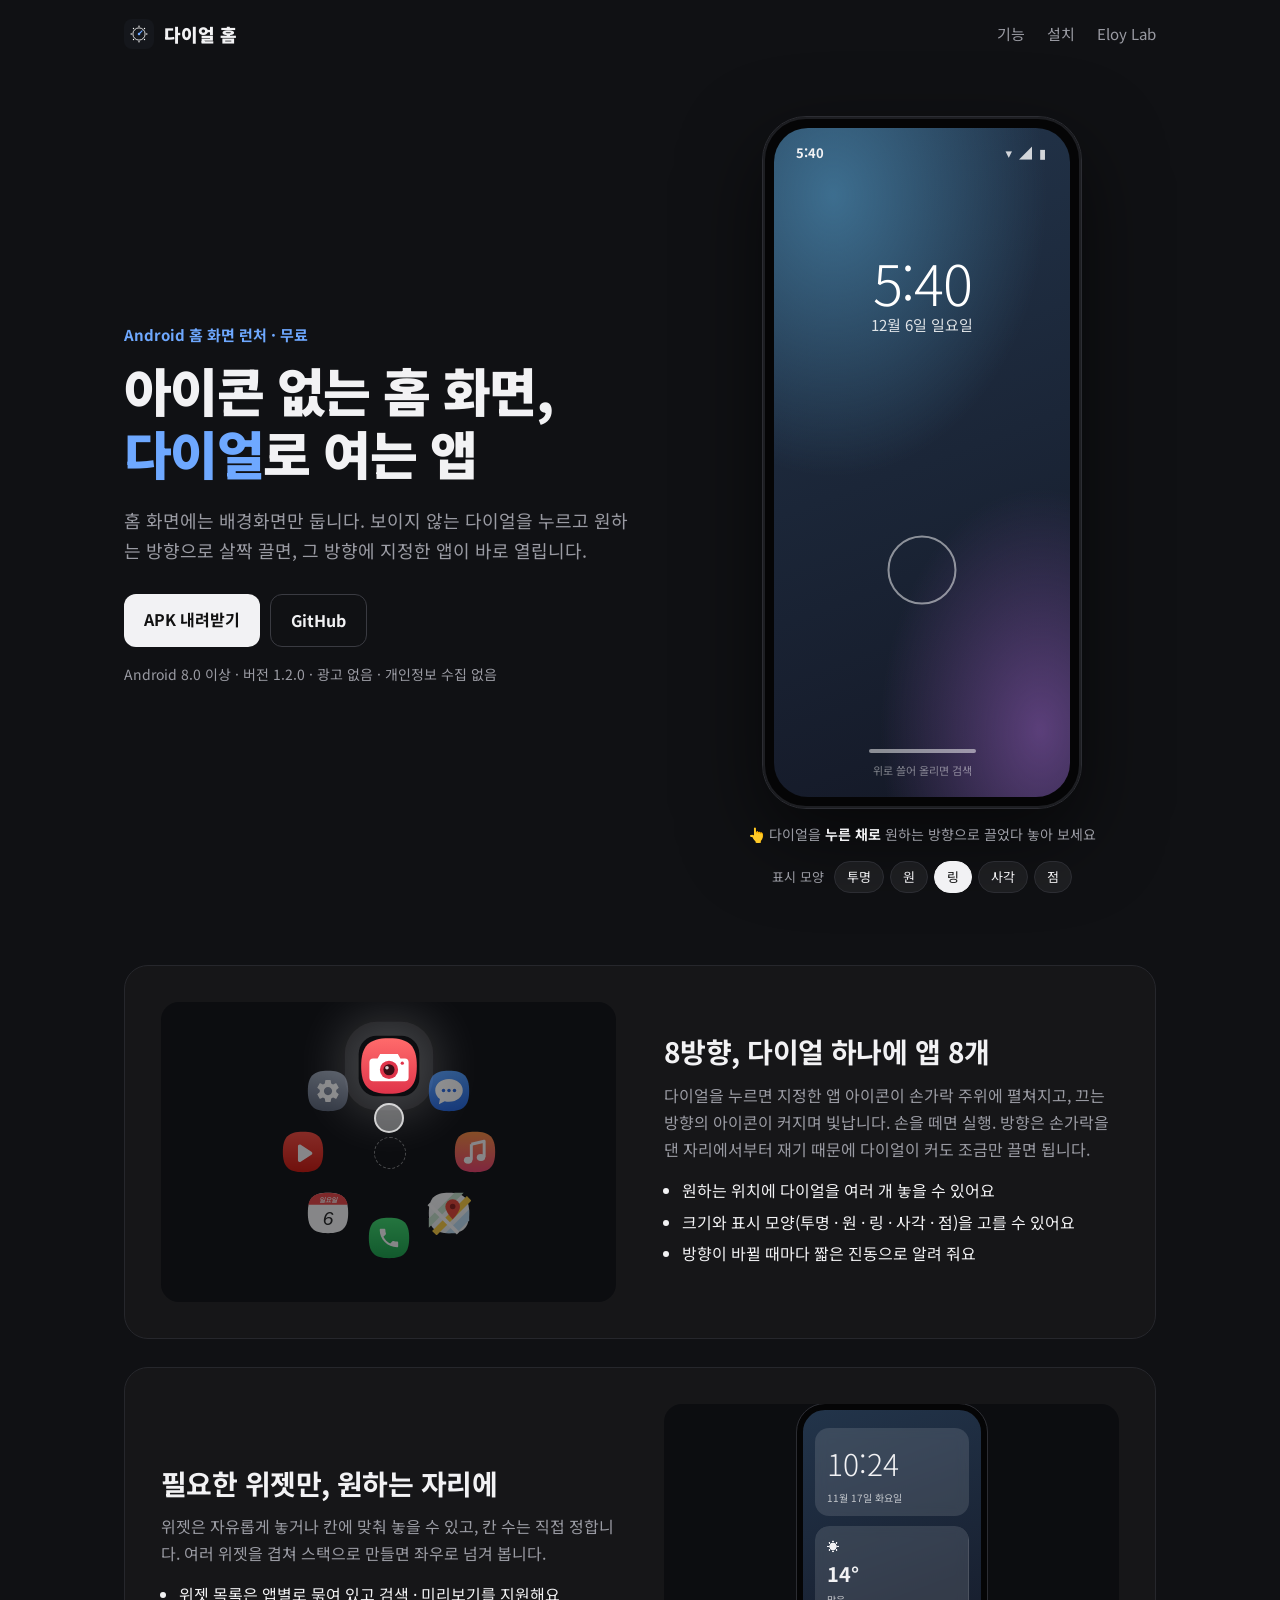
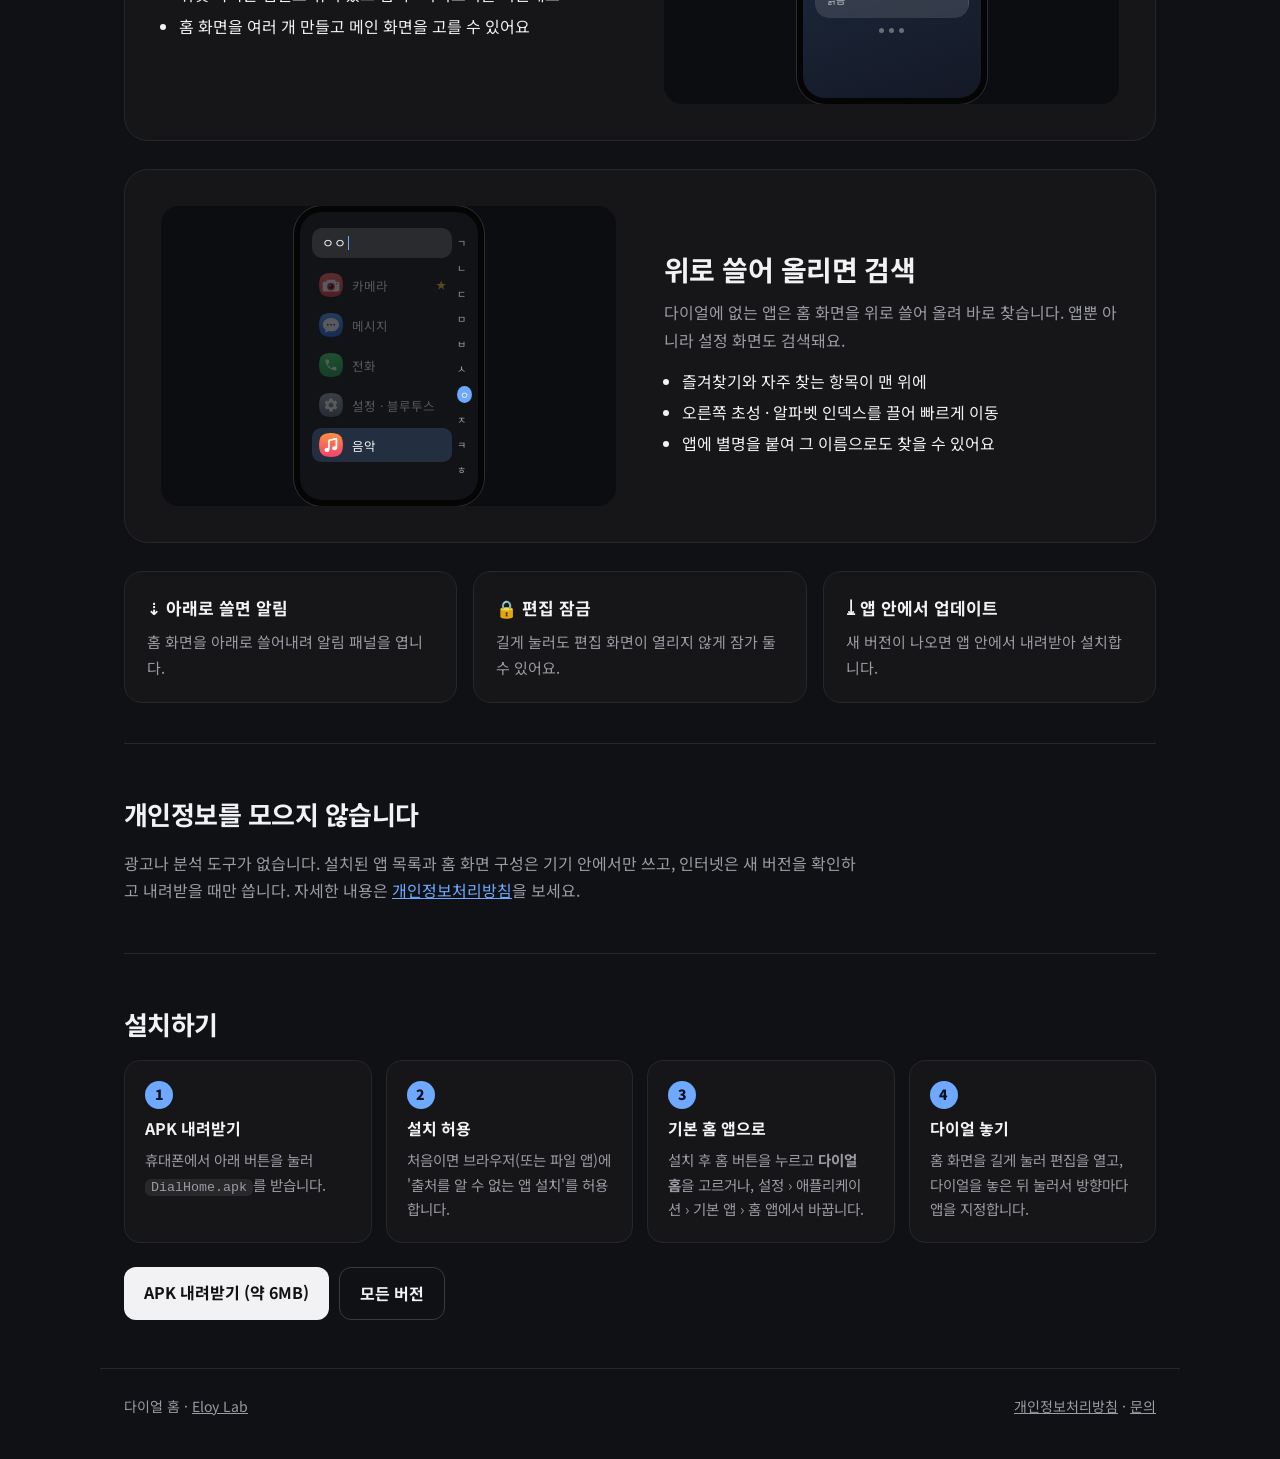
==== commit 3b42879e: "다이얼 홈 소개 페이지: 버전 1.2.0 Co-Authored-By: Claude Opus 5.5 <noreply@anthropic.com>" ====
--- a/dial-home/index.html
+++ b/dial-home/index.html
@@ -42,7 +42,7 @@
           <a class="btn" href="https://github.com/EloyYang/dial-home/releases/latest/download/DialHome.apk" data-track="apk_download">APK 내려받기</a>
           <a class="btn ghost" href="https://github.com/EloyYang/dial-home" rel="noopener">GitHub</a>
         </div>
-        <p class="note">Android 8.0 이상 · 버전 1.1.2 · 광고 없음 · 개인정보 수집 없음</p>
+        <p class="note">Android 8.0 이상 · 버전 1.2.0 · 광고 없음 · 개인정보 수집 없음</p>
       </div>
 
       <div class="hero-demo">
